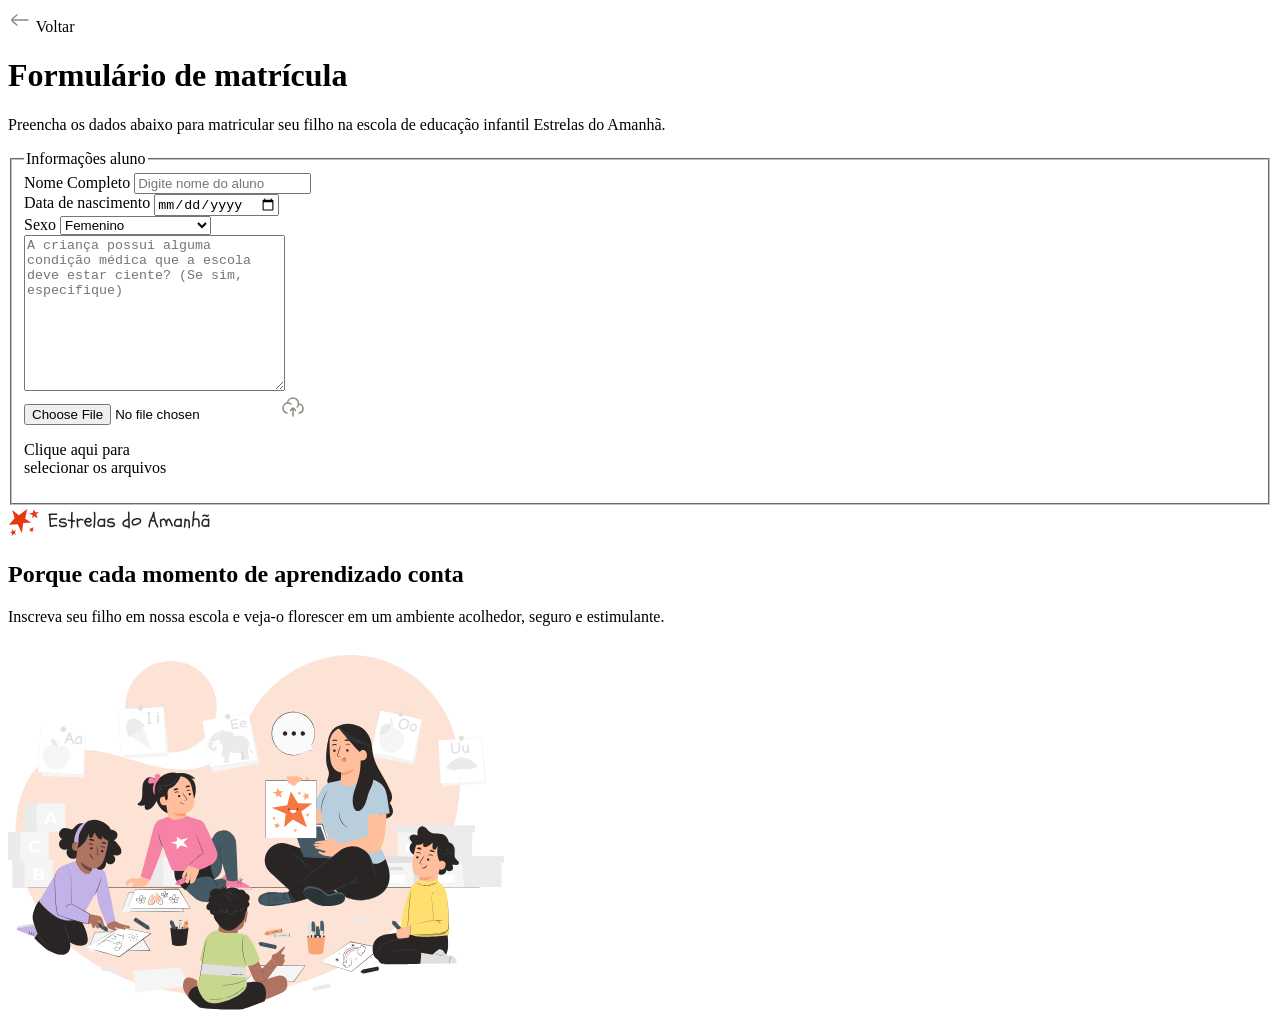
==== FormularioDeMatricula/index.html @ dd8a0b3e "adicionando seção de informação do aluno" ====
<!doctype html>
<html lang="pt-BR">
  <head>
    <link rel="preconnect" href="https://fonts.googleapis.com" />
    <link rel="preconnect" href="https://fonts.gstatic.com" crossorigin />
    <meta charset="UTF-8" />
    <meta name="viewport" content="width=device-width, initial-scale=1.0" />
    <link rel="stylesheet" href="styles/index.css" />
    <link
      href="https://fonts.googleapis.com/css2?family=Poppins:ital,wght@0,100;0,200;0,300;0,400;0,500;0,600;0,700;0,800;0,900;1,100;1,200;1,300;1,400;1,500;1,600;1,700;1,800;1,900&display=swap"
      rel="stylesheet"/>
    <title>Estrelas do Amanhã</title>
  </head>

  <body>

    <div id="app">

        <main>
            
            <div class="main-container">
                
                <div class="back">
                    <img src="assets/icons/arrow-left-02.svg" alt="Ícone de voltar">
                    <span>Voltar</span>
                </div>

                <h1>Formulário de matrícula</h1>
                <p>Preencha os dados abaixo para matricular seu filho na escola de educação infantil Estrelas do Amanhã.</p>

                <form action="post" enctype="multipart/form-data">
                    
                    <fieldset class="student-info">

                        <legend>Informações aluno</legend>

                        <div class="input-wrapper">
                            <label for="fullname">Nome Completo</label>
                            <input id="fullname" name="fullname" type="text" placeholder="Digite nome do aluno"></input>
                        </div>

                        <div class="input-wrapper">
                            <label for="birth">Data de nascimento</label>
                            <input id="birth" name="birth" type="date" placeholder="Digite o nascimento" lang="pt-BR"></input>
                        </div>

                        <div class="select-wrapper">
                            <label for="gender">Sexo</label>
                            <select name="gender" id="gender">
                                <option value="famale">Femenino</option>
                                <option value="male">Masculino</option>
                                <option value="na">Prefiro não responder</option>
                            </select>
                        </div>

                        <div class="textarea-wrapper">
                            <label for="medical-info"></label>
                            <textarea name="medical-info" id="medical-info" cols="30" rows="10" placeholder="A criança possui alguma condição médica que a escola deve estar ciente? (Se sim, especifique)"></textarea>
                        </div>

                        <div class="droparea-wrapper">
                            <input type="file" name="birth-file" id="birth-file">
                            <img src="assets/icons/cloud-upload.svg" alt="">
                            <p>Clique aqui para <br> selecionar os arquivos</p>
                        </div>

                    </fieldset>
                    
                </form>
            
            </div>

        </main>

        <aside>
            
            <div class="aside-container">

                <header>
                    <img src="assets/logo.svg" alt="Logo Estrelas do Amanhã">
                    <h2>Porque cada momento de <span>aprendizado</span> conta</h2>
                    <p>Inscreva seu filho em nossa escola e veja-o florescer em um ambiente acolhedor, seguro e estimulante.</p>
                </header>

            </div>

            <img src="assets/Illustration.svg" alt="Ilustração de um professora com crianças prestando atenção">

        </aside>

    </div>

  </body>

</html>
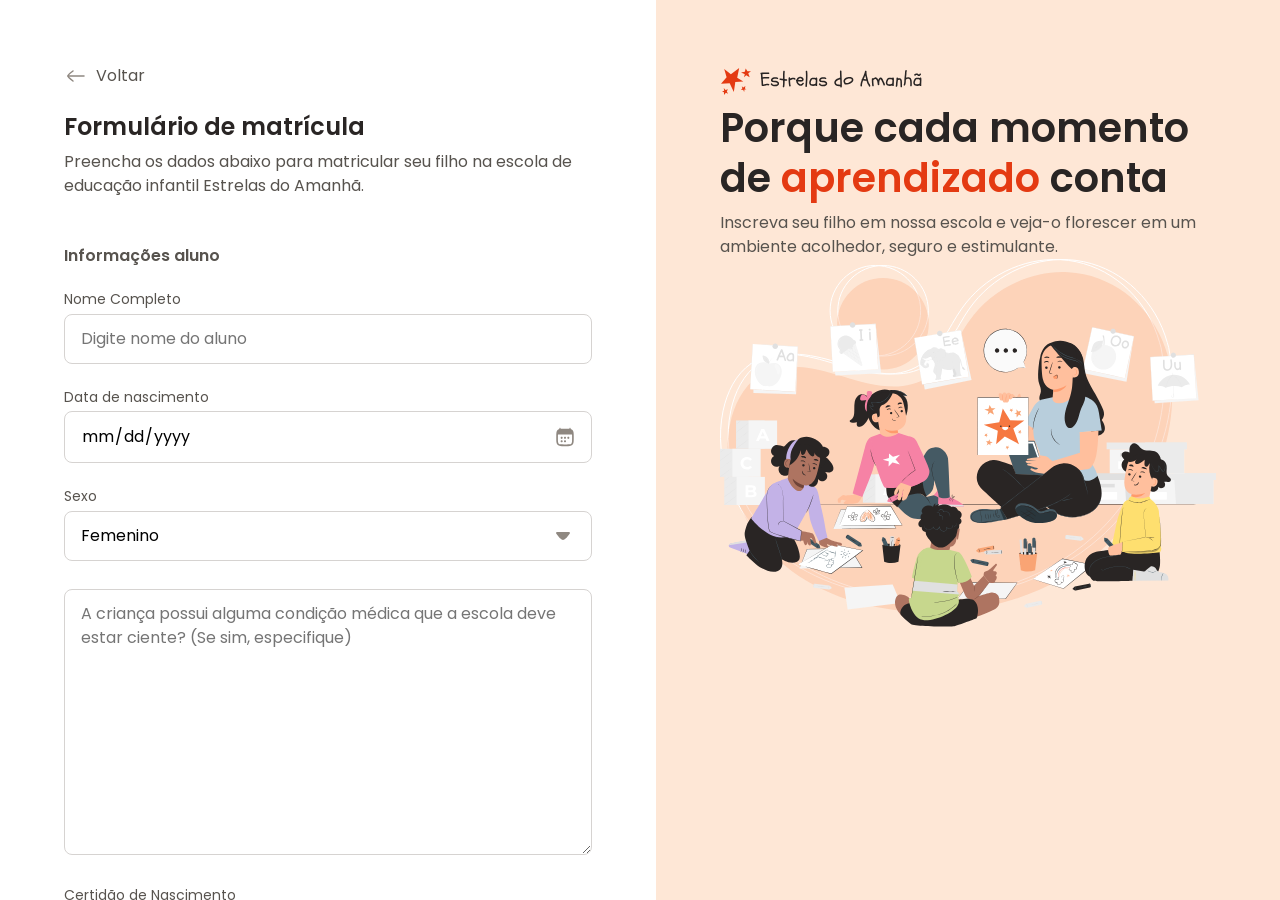
==== commit 938a25c4: "Trabalhando no campo de envio de arquivos" ====
--- a/FormularioDeMatricula/index.html
+++ b/FormularioDeMatricula/index.html
@@ -59,9 +59,24 @@
                         </div>
 
                         <div class="droparea-wrapper">
-                            <input type="file" name="birth-file" id="birth-file">
-                            <img src="assets/icons/cloud-upload.svg" alt="">
-                            <p>Clique aqui para <br> selecionar os arquivos</p>
+                            <label for="birth-file">Certidão de Nascimento</label>
+
+                            <div class="dropzone">
+                                <input type="file" id="birth-file" name="birth-file">
+                                <svg width="48" height="48" viewBox="0 0 48 48" fill="none"
+                                    xmlns="http://www.w3.org/2000/svg">
+                                    <path
+                                        d="M34.9552 18.0221C34.97 18.022 34.985 18.022 35 18.022C39.9706 18.022 44 22.0588 44 27.0386C44 31.6796 40.5 35.5016 36 36M34.9552 18.0221C34.9848 17.6921 35 17.3579 35 17.0202C35 10.9339 30.0752 6 24 6C18.2465 6 13.5247 10.4253 13.0408 16.0638M34.9552 18.0221C34.7506 20.2952 33.8572 22.3692 32.4856 24.033M13.0408 16.0638C7.96796 16.5475 4 20.8278 4 26.0366C4 30.8834 7.43552 34.9264 12 35.8546M13.0408 16.0638C13.3565 16.0337 13.6765 16.0183 14 16.0183C16.2516 16.0183 18.3295 16.7639 20.001 18.022"
+                                        stroke="#D6D3D1" stroke-width="3" stroke-linecap="round"
+                                        stroke-linejoin="round" />
+                                    <path
+                                        d="M24 26V42M24 26C22.5996 26 19.9831 29.9886 19 31M24 26C25.4004 26 28.017 29.9886 29 31"
+                                        stroke="#D6D3D1" stroke-width="3" stroke-linecap="round"
+                                        stroke-linejoin="round" />
+                                </svg>
+                                <p>Clique aqui para <br>
+                                    selecionar os arquivos</p>
+                            </div>
                         </div>
 
                     </fieldset>
--- a/FormularioDeMatricula/styles/index.css
+++ b/FormularioDeMatricula/styles/index.css
@@ -0,0 +1,5 @@
+@import url(global.css);
+@import url(layout.css);
+@import url(layout.css);
+@import url(forms.css);
+@import url(droparea.css);
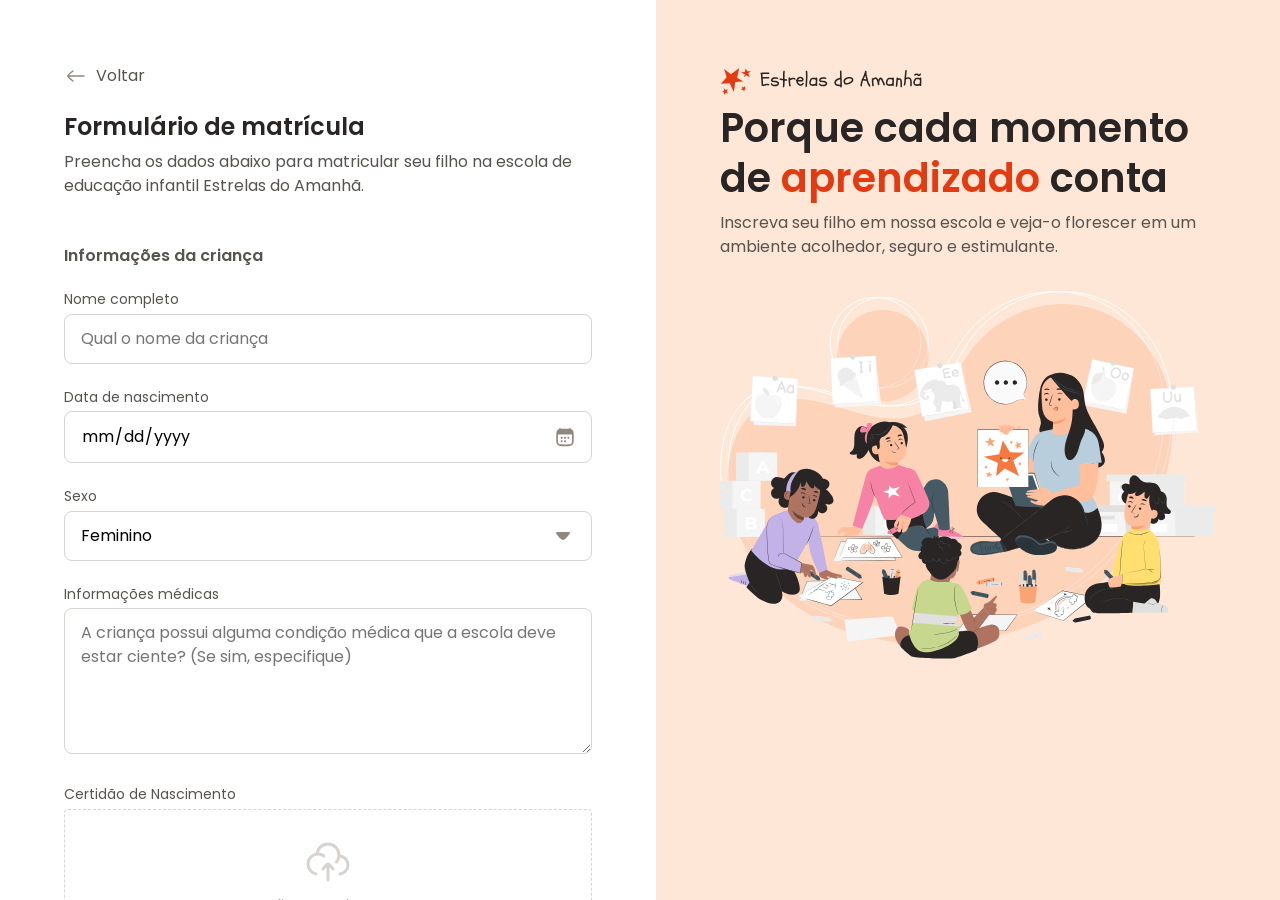
==== commit 57ed9af2: "Estruturando inputs do tipo radio" ====
--- a/FormularioDeMatricula/index.html
+++ b/FormularioDeMatricula/index.html
@@ -1,64 +1,63 @@
-<!doctype html>
+<!DOCTYPE html>
 <html lang="pt-BR">
-  <head>
-    <link rel="preconnect" href="https://fonts.googleapis.com" />
-    <link rel="preconnect" href="https://fonts.gstatic.com" crossorigin />
-    <meta charset="UTF-8" />
-    <meta name="viewport" content="width=device-width, initial-scale=1.0" />
-    <link rel="stylesheet" href="styles/index.css" />
+
+<head>
+    <link rel="preconnect" href="https://fonts.googleapis.com">
+    <link rel="preconnect" href="https://fonts.gstatic.com" crossorigin>
+    <meta charset="UTF-8">
+    <meta name="viewport" content="width=device-width, initial-scale=1.0">
+    <title>Estrelas do Amanhã</title>
+
+    <link rel="stylesheet" href="styles/index.css">
     <link
-      href="https://fonts.googleapis.com/css2?family=Poppins:ital,wght@0,100;0,200;0,300;0,400;0,500;0,600;0,700;0,800;0,900;1,100;1,200;1,300;1,400;1,500;1,600;1,700;1,800;1,900&display=swap"
-      rel="stylesheet"/>
-    <title>Estrelas do Amanhã</title>
-  </head>
+        href="https://fonts.googleapis.com/css2?family=Poppins:ital,wght@0,100;0,200;0,300;0,400;0,500;0,600;0,700;0,800;0,900;1,100;1,200;1,300;1,400;1,500;1,600;1,700;1,800;1,900&display=swap"
+        rel="stylesheet">
+</head>
 
-  <body>
-
+<body>
     <div id="app">
-
         <main>
-            
             <div class="main-container">
-                
                 <div class="back">
                     <img src="assets/icons/arrow-left-02.svg" alt="Ícone de voltar">
                     <span>Voltar</span>
                 </div>
 
                 <h1>Formulário de matrícula</h1>
-                <p>Preencha os dados abaixo para matricular seu filho na escola de educação infantil Estrelas do Amanhã.</p>
+                <p>Preencha os dados abaixo para matricular seu filho na escola de educação infantil Estrelas do Amanhã.
+                </p>
 
-                <form action="post" enctype="multipart/form-data">
-                    
-                    <fieldset class="student-info">
-
-                        <legend>Informações aluno</legend>
+                <form method="post" enctype="multipart/form-data">
+                    <fieldset class="child-info">
+                        <legend>Informações da criança</legend>
 
                         <div class="input-wrapper">
-                            <label for="fullname">Nome Completo</label>
-                            <input id="fullname" name="fullname" type="text" placeholder="Digite nome do aluno"></input>
+                            <label for="fullname">Nome completo</label>
+                            <input id="fullname" name="fullname" type="text" placeholder="Qual o nome da criança">
                         </div>
 
                         <div class="input-wrapper">
                             <label for="birth">Data de nascimento</label>
-                            <input id="birth" name="birth" type="date" placeholder="Digite o nascimento" lang="pt-BR"></input>
+                            <input type="date" name="birth" id="birth" lang="pt-BR">
                         </div>
 
                         <div class="select-wrapper">
                             <label for="gender">Sexo</label>
                             <select name="gender" id="gender">
-                                <option value="famale">Femenino</option>
+                                <option value="female">Feminino</option>
                                 <option value="male">Masculino</option>
                                 <option value="na">Prefiro não responder</option>
                             </select>
                         </div>
 
                         <div class="textarea-wrapper">
-                            <label for="medical-info"></label>
-                            <textarea name="medical-info" id="medical-info" cols="30" rows="10" placeholder="A criança possui alguma condição médica que a escola deve estar ciente? (Se sim, especifique)"></textarea>
+                            <label for="medical-info">Informações médicas</label>
+                            <textarea name="medical-info" id="medical-info" cols="30" rows="5"
+                                placeholder="A criança possui alguma condição médica que a escola deve estar ciente? (Se sim, especifique)"></textarea>
                         </div>
 
                         <div class="droparea-wrapper">
+
                             <label for="birth-file">Certidão de Nascimento</label>
 
                             <div class="dropzone">
@@ -80,31 +79,115 @@
                         </div>
 
                     </fieldset>
-                    
+
+                    <fieldset class="address">
+                        <legend>Endereço residencial</legend>
+
+                        <div class="input-wrapper">
+                            <label for="cep">CEP</label>
+                            <input type="text" id="cep" name="cep">
+                        </div>
+
+                        <div class="flex">
+                            <div class="input-wrapper flex-2">
+                                <label for="street">Rua</label>
+                                <input type="text" id="street" name="street" value="Rua das Flores" disabled>
+                            </div>
+
+                            <div class="input-wrapper flex-1">
+                                <label for="number">Número</label>
+                                <input type="number" id="number" name="number">
+                            </div>
+                        </div>
+
+                        <div class="flex">
+                            <div class="input-wrapper flex-2">
+                                <label for="city">Cidade</label>
+                                <input type="text" id="city" name="city" value="São Paulo" disabled>
+                            </div>
+
+                            <div class="input-wrapper flex-1">
+                                <label for="state">Estado</label>
+                                <input type="text" id="state" name="state" disabled value="SP">
+                            </div>
+                        </div>
+                    </fieldset>
+
+                    <fieldset class="gardian">
+                        <legend>Informações do responsável</legend>
+
+                        <div class="input-wrapper">
+                            <label for="gardian">Nome do responsável</label>
+                            <input type="text" id="gardian" name="gardian">
+                            <small>Principal responsável legal e contato de emergência</small>
+                        </div>
+
+                        <div class="input-wrapper">
+                            <label for="phone">Telefone</label>
+                            <input type="text" id="phone" name="phone" placeholder="(10) 9 8765-4321">
+                        </div>
+
+                        <div class="input-wrapper">
+                            <label for="mail">Email</label>
+                            <input type="email" name="mail" id="mail" required>
+                            <div class="error">
+                                <img src="assets/icons/alert-circle.svg" alt="ícone de alerta vermelho">
+                                <span>Insira um e-mail válido</span>
+                            </div>
+                        </div>
+                    </fieldset>
+
+                    <fieldset class="enroll-options">
+                        <legend>Opções de matrícula</legend>
+                        <div class="input-wrapper">
+                            <label>Selecione o turno de estudo</label>
+
+                            <div class="radio-wrapper">
+                                <div class="radio-inner">
+                                    <div class="radio-image"></div>
+                                    <input type="radio" name="study-shift" value="morning" id="morning">
+                                    <img src="assets/icons/sun-cloud-02.svg" alt="ícone de sol com nuvem">
+                                    <label for="morning">Manhã</label>
+                                </div>
+
+                                <div class="radio-inner">
+                                    <div class="radio-image"></div>
+                                    <input type="radio" name="study-shift" value="evening" id="evening">
+                                    <img src="assets/icons/sun-02.svg" alt="ícone de sol">
+                                    <label for="evening">Tarde</label>
+                                </div>
+                            </div>
+                        </div>
+
+
+
+                    </fieldset>
                 </form>
-            
             </div>
-
         </main>
 
         <aside>
-            
             <div class="aside-container">
-
                 <header>
                     <img src="assets/logo.svg" alt="Logo Estrelas do Amanhã">
-                    <h2>Porque cada momento de <span>aprendizado</span> conta</h2>
-                    <p>Inscreva seu filho em nossa escola e veja-o florescer em um ambiente acolhedor, seguro e estimulante.</p>
+                    <h2>
+                        Porque cada momento de
+                        <span>
+                            aprendizado
+                        </span>
+                        conta
+                    </h2>
+                    <p>
+                        Inscreva seu filho em nossa escola e veja-o florescer em um ambiente acolhedor, seguro e
+                        estimulante.
+                    </p>
                 </header>
 
+                <img src="assets/Illustration.svg" alt="Ilustração de um professora com crianças prestando atenção">
+
             </div>
+        </aside>
+    </div>
+</body>
 
-            <img src="assets/Illustration.svg" alt="Ilustração de um professora com crianças prestando atenção">
-
-        </aside>
-
-    </div>
-
-  </body>
-
-</html>
+</html>
